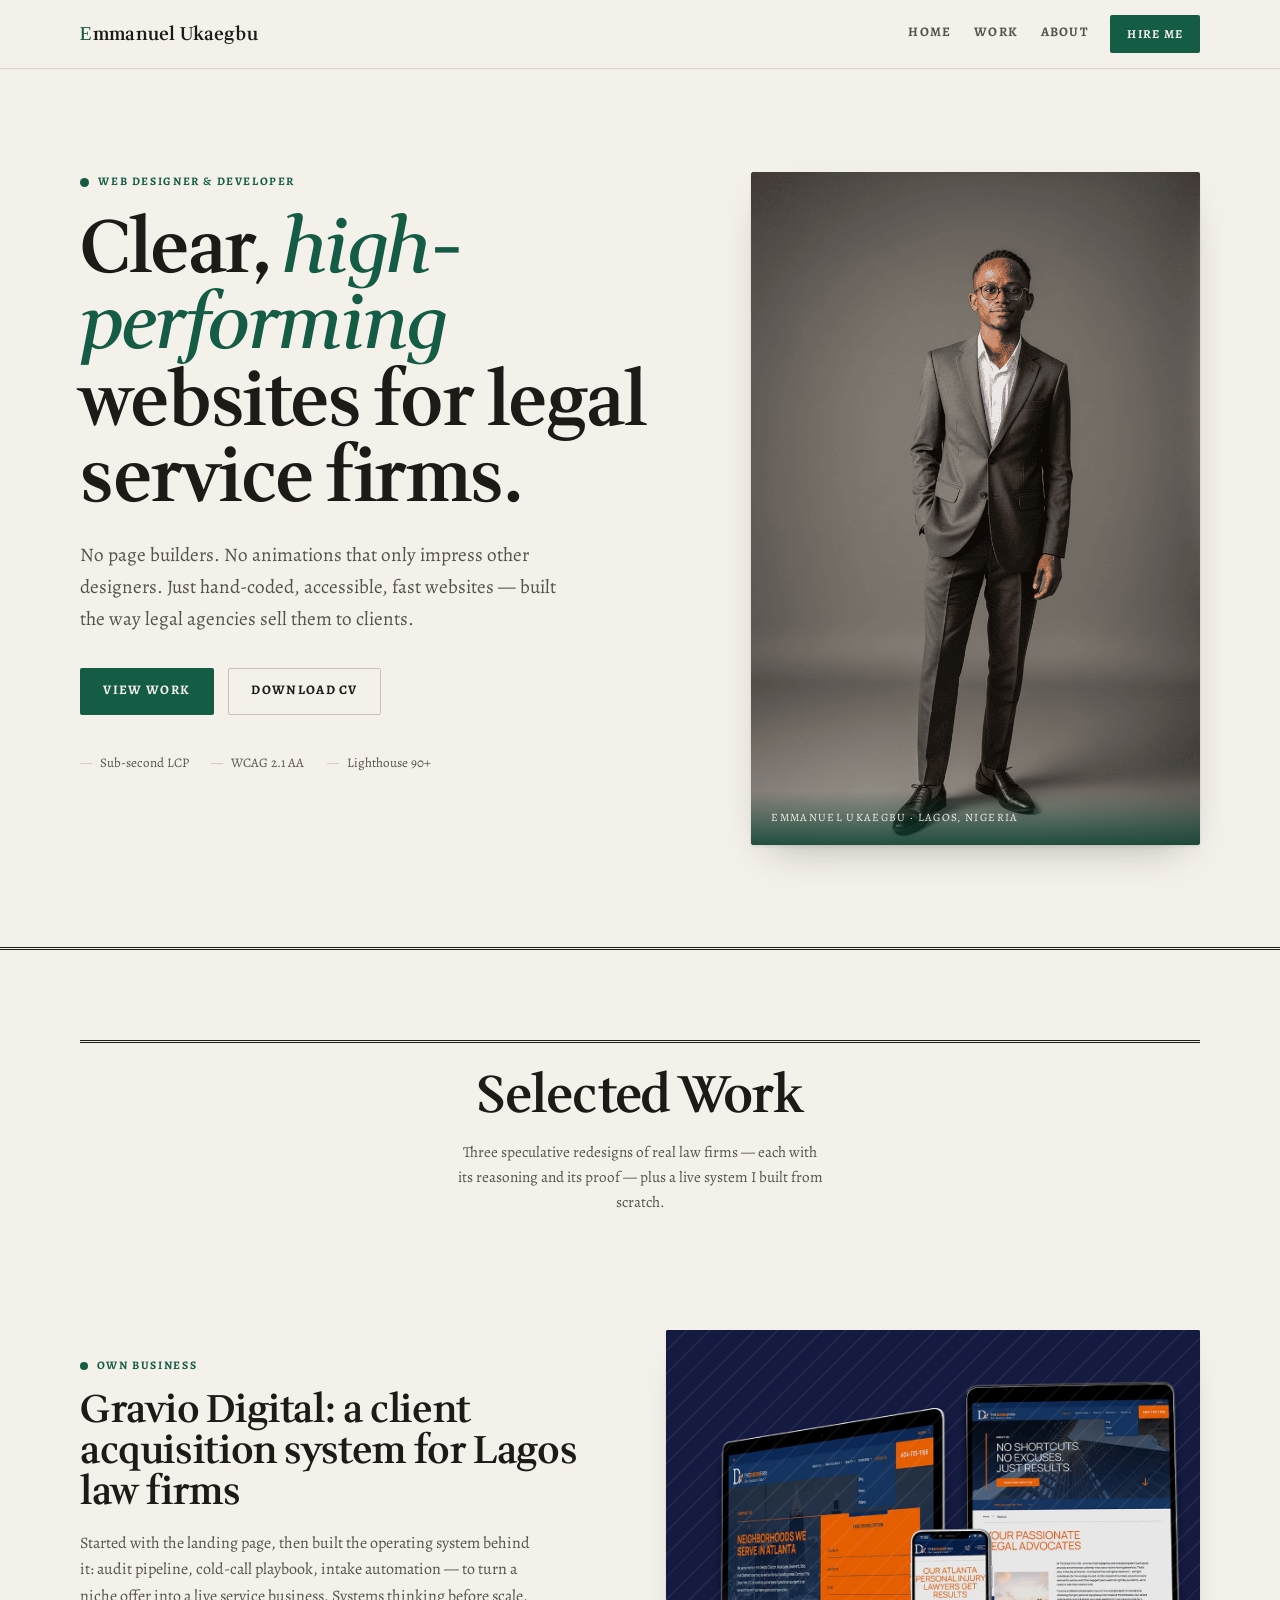
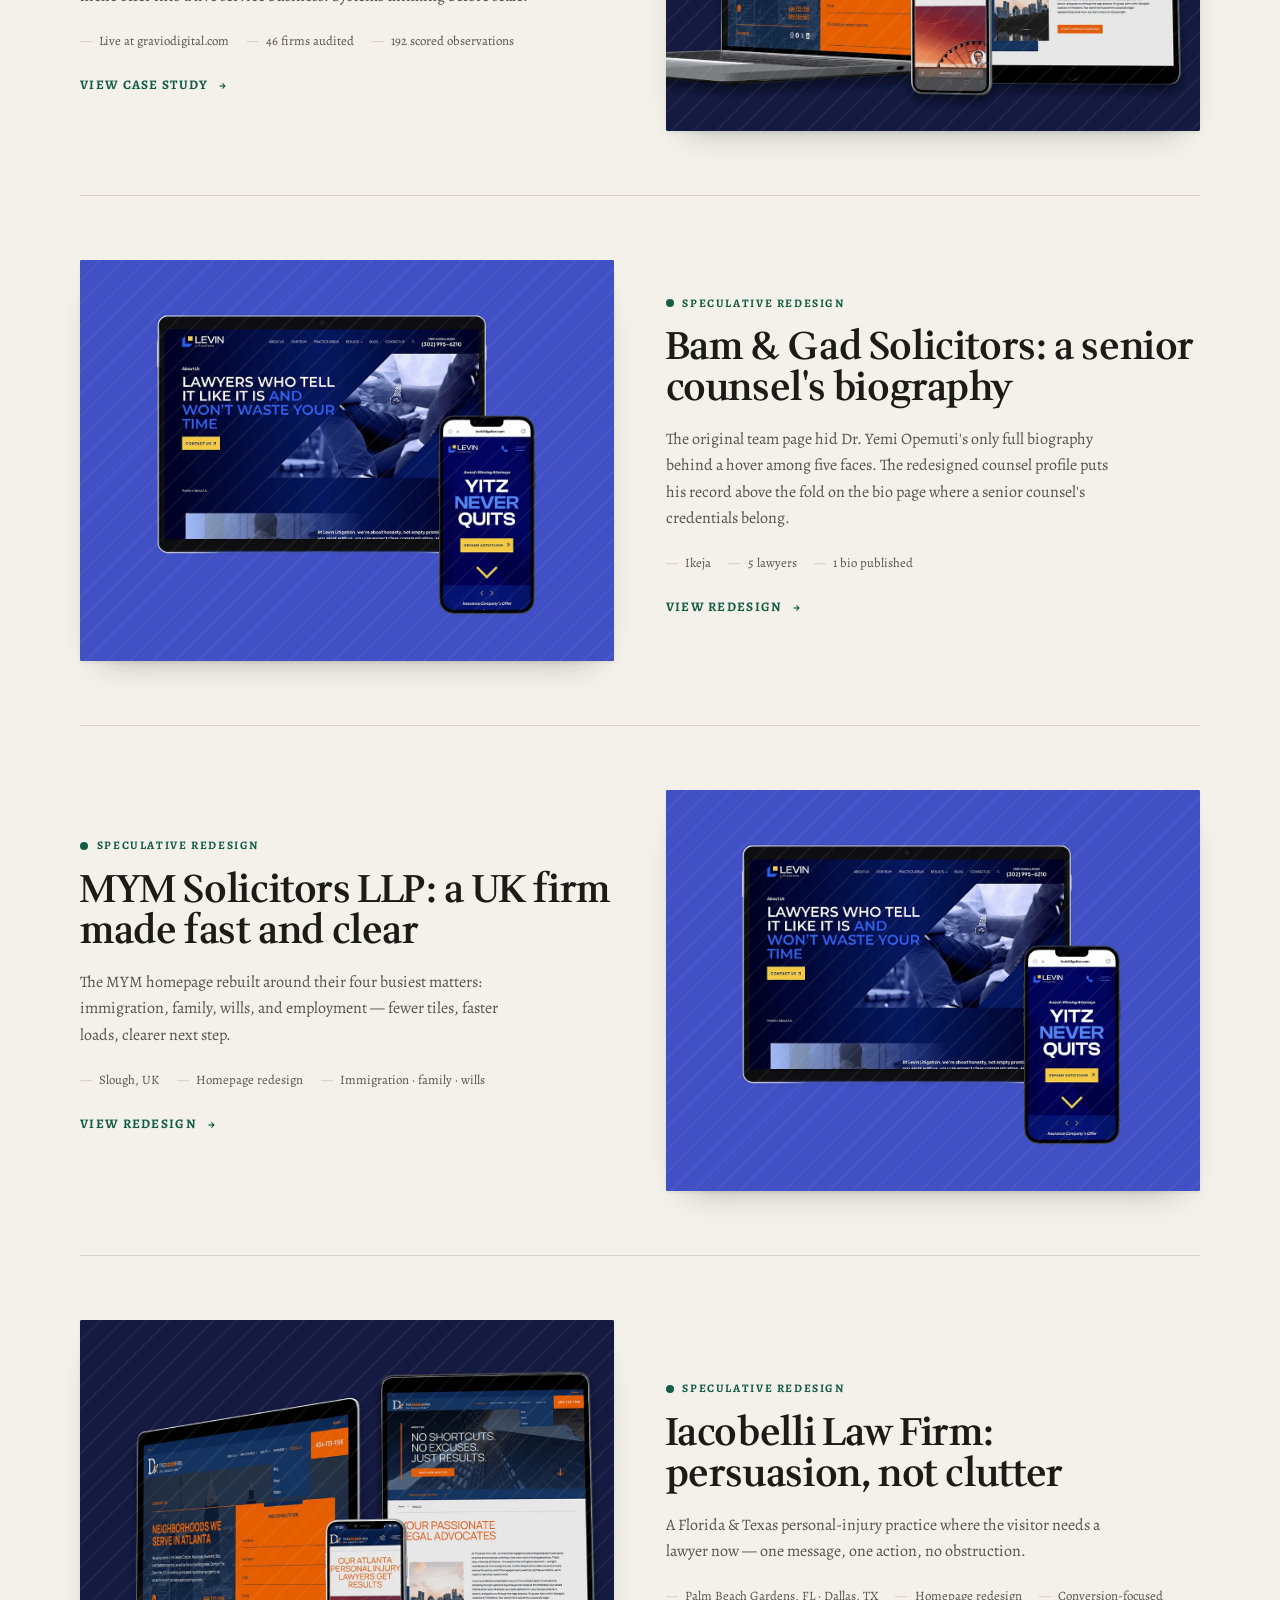
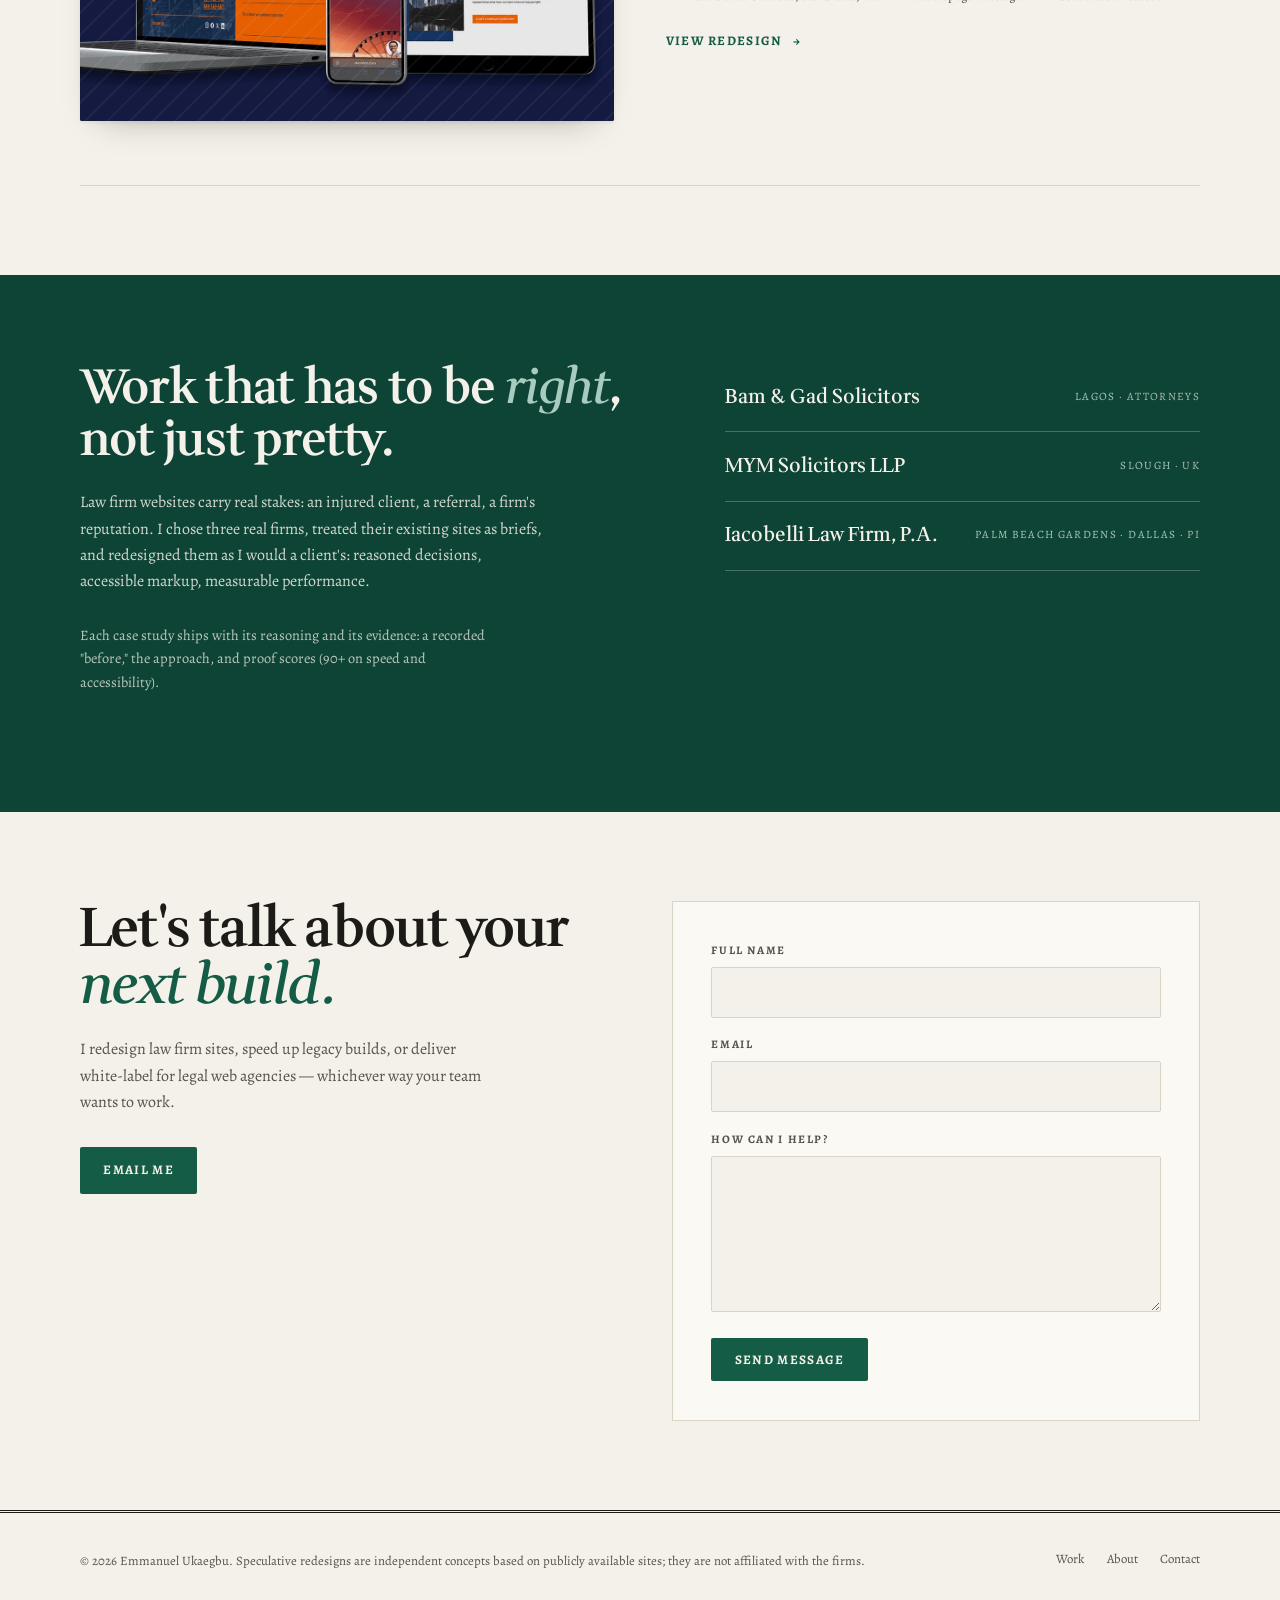
==== index.html @ 8af645ba "Portfolio" ====
<!doctype html>
<html lang="en">
<head>
<meta charset="utf-8">
<meta name="viewport" content="width=device-width, initial-scale=1">
<title>Emmanuel Ukaegbu — Web Designer &amp; Developer</title>
<meta name="description" content="Emmanuel Ukaegbu designs and builds clear, high-performing websites for professional service firms. Case studies on real law firm redesigns, with Lighthouse proof.">
<link rel="preconnect" href="https://fonts.googleapis.com">
<link rel="preconnect" href="https://fonts.gstatic.com" crossorigin>
<link href="https://fonts.googleapis.com/css2?family=Wittgenstein:ital,wght@0,400;0,500;0,600;0,700;1,400;1,500;1,600&family=Alegreya:ital,wght@0,400;0,500;0,700;1,400&display=swap" rel="stylesheet">
<link rel="stylesheet" href="styles.css">
</head>
<body>
<!--
DIRECTION CONTRACT — Emmanuel Ukaegbu portfolio home
THESIS: A legal-web designer's portfolio whose work is the proof. The four redesigns must be experienceable, so the shell stays quiet editorial and refuses the "scrolling gallery of pretty screenshots" default.
OWN-WORLD: Ivory paper #F4F1EA, deep ink #1C1B18, one banker's-green accent #145C46. Wittgenstein display (engraved didone, swapped from Bodoni Moda for screen legibility) + Alegreya body + small-caps uppercase labels. Hairlines and double rules, no cards, no gradient text.
STORY: A hiring manager understands in seconds who Emmanuel is, what he builds, and that each case study is interactive evidence — then clicks into the work.
FIRST VIEWPORT: Sticky minimal header (Home · Work · About · Hire CTA). Hero split — type left, portrait right at 2:3; primary "Get In Touch" leads, secondary "View Work".
FORM: Selected Work as alternating editorial rows (layout A, confirmed via compare.html). Seed: user-pinned refined-editorial world (no concept roll).
FINISH: unreviewed and undocumented is unfinished; this build ends with the finish review, the verdict, and DESIGN.md.
-->
<header class="site-header">
  <div class="container inner">
    <a class="wordmark" href="#top"><span class="mark">E</span>mmanuel Ukaegbu</a>
    <nav class="header-nav" aria-label="Primary">
      <a class="nav-link" href="#top">Home</a>
      <a class="nav-link" href="#work">Work</a>
      <a class="nav-link" href="#about">About</a>
      <a class="btn btn-primary btn-small" href="#contact">Hire Me</a>
    </nav>
  </div>
</header>

<main id="top">
  <section class="hero">
    <div class="container grid">
      <div class="hero-copy">
        <p class="hero-eyebrow label">Web Designer &amp; Developer</p>
        <h1>Clear, <em>high-performing</em> websites for legal service firms.</h1>
        <p class="lede">No page builders. No animations that only impress other designers. Just hand-coded, accessible, fast websites — built the way legal agencies sell them to clients.</p>
        <div class="ctas">
          <a class="btn btn-primary" href="#work">View Work</a>
          <a class="btn btn-ghost" href="assets/Emmanuel-Ukaegbu-CV.pdf" download>Download CV</a>
        </div>
        <p class="proof">
          <span>Sub-second LCP</span>
          <span>WCAG 2.1 AA</span>
          <span>Lighthouse 90+</span>
        </p>
      </div>
      <figure class="portrait">
        <img src="images/founder_image-2_compressed.png" alt="Emmanuel Ukaegbu" width="832" height="1248" fetchpriority="high">
        <figcaption>Emmanuel Ukaegbu · Lagos, Nigeria</figcaption>
      </figure>
    </div>
  </section>

  <section class="work" id="work">
    <div class="container">
      <header class="section-head">
        <h2>Selected Work</h2>
        <p>Three speculative redesigns of real law firms — each with its reasoning and its proof — plus a live system I built from scratch.</p>
      </header>

      <article class="work-row">
        <a class="cover" href="case-studies/gravio-digital.html" aria-label="Gravio Digital case study">
          <img src="images/dixon-thumb.webp" alt="Mockup preview: Gravio Digital landing page" width="1280" height="914" loading="lazy">
        </a>
        <div class="row-copy copy-blk">
          <span class="label">Own business</span>
          <h3>Gravio Digital: a client acquisition system for Lagos law firms</h3>
          <p class="lede">Started with the landing page, then built the operating system behind it: audit pipeline, cold-call playbook, intake automation — to turn a niche offer into a live service business. Systems thinking before scale.</p>
          <div class="meta"><span>Live at graviodigital.com</span><span>46 firms audited</span><span>192 scored observations</span></div>
          <a class="link" href="case-studies/gravio-digital.html">View case study <span class="arrow">→</span></a>
        </div>
      </article>

      <article class="work-row">
        <a class="cover" href="case-studies/bam-and-gad.html" aria-label="Bam and Gad Solicitors case study">
          <img src="images/Levin-thumb.webp" alt="Mockup preview: Bam and Gad Solicitors team page redesign" width="1400" height="1000" loading="lazy">
        </a>
        <div class="row-copy copy-blk">
          <span class="label">Speculative redesign</span>
          <h3>Bam &amp; Gad Solicitors: a senior counsel's biography</h3>
          <p class="lede">The original team page hid Dr. Yemi Opemuti's only full biography behind a hover among five faces. The redesigned counsel profile puts his record above the fold on the bio page where a senior counsel's credentials belong.</p>
          <div class="meta"><span>Ikeja</span><span>5 lawyers</span><span>1 bio published</span></div>
          <a class="link" href="case-studies/bam-and-gad.html">View redesign <span class="arrow">→</span></a>
        </div>
      </article>

      <article class="work-row">
        <a class="cover" href="case-studies/mym-solicitors.html" aria-label="MYM Solicitors LLP case study">
          <img src="images/Levin-thumb.webp" alt="Mockup preview: MYM Solicitors LLP homepage redesign" width="1400" height="1000" loading="lazy">
        </a>
        <div class="row-copy copy-blk">
          <span class="label">Speculative redesign</span>
          <h3>MYM Solicitors LLP: a UK firm made fast and clear</h3>
          <p class="lede">The MYM homepage rebuilt around their four busiest matters: immigration, family, wills, and employment — fewer tiles, faster loads, clearer next step.</p>
          <div class="meta"><span>Slough, UK</span><span>Homepage redesign</span><span>Immigration · family · wills</span></div>
          <a class="link" href="case-studies/mym-solicitors.html">View redesign <span class="arrow">→</span></a>
        </div>
      </article>

      <article class="work-row">
        <a class="cover" href="case-studies/iacobelli-law-firm.html" aria-label="Iacobelli Law Firm case study">
          <img src="images/dixon-thumb.webp" alt="Mockup preview: Iacobelli Law Firm concept" width="1280" height="914" loading="lazy">
        </a>
        <div class="row-copy copy-blk">
          <span class="label">Speculative redesign</span>
          <h3>Iacobelli Law Firm: persuasion, not clutter</h3>
          <p class="lede">A Florida &amp; Texas personal-injury practice where the visitor needs a lawyer now — one message, one action, no obstruction.</p>
          <div class="meta"><span>Palm Beach Gardens, FL · Dallas, TX</span><span>Homepage redesign</span><span>Conversion-focused</span></div>
          <a class="link" href="case-studies/iacobelli-law-firm.html">View redesign <span class="arrow">→</span></a>
        </div>
      </article>
    </div>
  </section>

  <section class="about" id="about">
    <div class="container grid">
      <div>
        <h2>Work that has to be <em>right</em>, not just pretty.</h2>
        <p>Law firm websites carry real stakes: an injured client, a referral, a firm's reputation. I chose three real firms, treated their existing sites as briefs, and redesigned them as I would a client's: reasoned decisions, accessible markup, measurable performance.</p>
        <p class="proofline">Each case study ships with its reasoning and its evidence: a recorded "before," the approach, and proof scores (90+ on speed and accessibility).</p>
      </div>
      <div class="firm-row">
        <div class="firm">
          <span class="f-name">Bam &amp; Gad Solicitors</span>
          <span class="f-tag"><i>Lagos</i> · Attorneys</span>
        </div>
        <div class="firm">
          <span class="f-name">MYM Solicitors LLP</span>
          <span class="f-tag"><i>Slough</i> · UK</span>
        </div>
        <div class="firm">
          <span class="f-name">Iacobelli Law Firm, P.A.</span>
          <span class="f-tag"><i>Palm Beach Gardens · Dallas</i> · PI</span>
        </div>
      </div>
    </div>
  </section>

  <section class="contact" id="contact">
    <div class="container">
      <div class="contact-grid">
        <div class="contact-info">
          <h2>Let's talk about your <em>next build.</em></h2>
          <p>I redesign law firm sites, speed up legacy builds, or deliver white-label for legal web agencies — whichever way your team wants to work.</p>
          <a class="btn btn-primary" href="mailto:emmanuel@graviodigital.com">Email me</a>
        </div>
        <form class="contact-form" action="https://api.web3forms.com/submit" method="POST">
          <input type="hidden" name="access_key" value="9a6e922e-4386-4a16-bb0c-eea4de5ff770">
          <input type="hidden" name="subject" value="Portfolio enquiry — Emmanuel Ukaegbu">
          <input type="hidden" name="from_name" value="Emmanuel Ukaegbu portfolio">
          <p class="form-field">
            <label for="cf-name">Full name</label>
            <input id="cf-name" type="text" name="name" autocomplete="name" required>
          </p>
          <p class="form-field">
            <label for="cf-email">Email</label>
            <input id="cf-email" type="email" name="email" autocomplete="email" required>
          </p>
          <p class="form-field">
            <label for="cf-message">How can I help?</label>
            <textarea id="cf-message" name="message" rows="5" required></textarea>
          </p>
          <input type="text" name="honeypot" class="honeypot" tabindex="-1" autocomplete="off" aria-hidden="true">
          <button class="btn btn-primary" type="submit">Send message</button>
          <p class="form-status" role="status" aria-live="polite" hidden></p>
        </form>
      </div>
    </div>
  </section>
</main>

<footer class="site-footer">
  <div class="container inner">
    <p>© 2026 Emmanuel Ukaegbu. Speculative redesigns are independent concepts based on publicly available sites; they are not affiliated with the firms.</p>
    <nav aria-label="Footer">
      <a href="#work">Work</a>
      <a href="#about">About</a>
      <a href="#contact">Contact</a>
    </nav>
  </div>
</footer>

<script>
  const form = document.querySelector('.contact-form');
  const status = document.querySelector('.form-status');
  if(form && status){
    form.addEventListener('submit', async (e) => {
      e.preventDefault();
      const data = new FormData(form);
      try{
        const response = await fetch(form.action, {
          method: 'POST',
          body: data,
          headers: { 'Accept': 'application/json' }
        });
        const json = await response.json();
        if(json.success){
          status.classList.remove('error');
          status.hidden = false;
          status.textContent = 'Message sent — I\'ll reply within a day or two.';
          form.reset();
        } else {
          throw new Error(json.message || 'Submission failed');
        }
      }catch(err){
        status.classList.add('error');
        status.hidden = false;
        status.textContent = 'Something went wrong — email me directly at emmanuel@graviodigital.com.';
      }
    });
  }
</script>

</body>
</html>
---- styles.css ----
:root{
  --paper:#F4F1EA;
  --paper-raised:#FBF9F4;
  --ink:#1C1B18;
  --ink-soft:#56534A;
  --green:#145C46;
  --green-deep:#0E4435;
  --hairline:#D9D4C6;
  --hairline-strong:#C9C3B2;
  --display:"Wittgenstein","Times New Roman",Georgia,serif;
  --body:"Alegreya",Georgia,serif;
  --rule-1px:1px solid var(--hairline);
  --maxw:76rem;
}

*{box-sizing:border-box;margin:0;padding:0}

html{scroll-behavior:smooth}

body{
  background:var(--paper);
  color:var(--ink);
  font-family:var(--body);
  font-size:1rem;
  line-height:1.65;
  -webkit-font-smoothing:antialiased;
  text-rendering:optimizeLegibility;
}

::selection{background:var(--green);color:var(--paper)}

:focus-visible{outline:2px solid var(--green);outline-offset:3px}

img{display:block;max-width:100%}

a{color:inherit}

.container{
  max-width:var(--maxw);
  margin:0 auto;
  padding-inline:clamp(1.25rem,4vw,3rem);
}

.label{
  font-family:var(--body);
  font-size:.72rem;
  letter-spacing:.14em;
  text-transform:uppercase;
  font-weight:700;
}

/* ---------- header ---------- */
.site-header{
  position:sticky;
  top:0;
  z-index:50;
  background:rgba(244,241,234,.92);
  backdrop-filter:blur(8px);
  border-bottom:var(--rule-1px);
}
.site-header .inner{
  display:flex;
  align-items:center;
  justify-content:space-between;
  gap:1rem;
  padding-block:.95rem;
}
.wordmark{
  font-family:var(--display);
  font-size:1.15rem;
  font-weight:600;
  letter-spacing:.01em;
  text-decoration:none;
  color:var(--ink);
}
.wordmark .mark{
  color:var(--green);
  /*font-style:italic;*/
  font-weight:500;
  margin-right:.12rem;
}
.header-nav{
  display:flex;
  align-items:center;
  gap:1.4rem;
}
.header-nav a.nav-link{
  font-size:.82rem;
  letter-spacing:.1em;
  text-transform:uppercase;
  font-weight:700;
  color:var(--ink-soft);
  text-decoration:none;
  border-bottom:1px solid transparent;
  padding-bottom:.15rem;
}
.header-nav a.nav-link:hover{
  color:var(--green);
  border-bottom-color:var(--green);
}
.btn{
  display:inline-block;
  font-family:var(--body);
  font-size:.82rem;
  letter-spacing:.1em;
  text-transform:uppercase;
  font-weight:700;
  padding:.72rem 1.4rem;
  border-radius:2px;
  text-decoration:none;
  border:1px solid transparent;
  transition:background .18s ease,color .18s ease,border-color .18s ease,transform .18s ease;
}
.btn-primary{
  background:var(--green);
  color:var(--paper);
}
.btn-primary:hover{background:var(--green-deep);transform:scale(1.06)}
.btn-primary:active{transform:scale(1.02)}
.btn-ghost{
  border-color:var(--hairline-strong);
  color:var(--ink);
}
.btn-ghost:hover{
  border-color:var(--ink);
  background:var(--paper-raised);
}
.btn-small{padding:.5rem 1rem;font-size:.76rem}

/* ---------- hero ---------- */
.hero{
  padding-block:clamp(3.5rem,8vw,6.5rem);
  border-bottom:3px double var(--ink);
}
.hero .grid{
  display:grid;
  grid-template-columns:1.15fr .85fr;
  gap:clamp(2rem,5vw,4.5rem);
  align-items:start;
}
.hero-eyebrow{
  color:var(--green);
  margin-bottom:1.25rem;
  line-height:1.65;
}
.hero-eyebrow::before{
  content:"";
  display:inline-block;
  vertical-align:middle;
  width:.55rem;height:.55rem;
  margin-right:.6rem;
  background:var(--green);
  border-radius:50%;
}
.hero h1{
  font-family:var(--display);
  font-weight:600;
  font-size:clamp(2.6rem,6vw,4.6rem);
  line-height:1.04;
  letter-spacing:-.02em;
  margin-bottom:1.4rem;
}
.hero h1 em{
  font-style:italic;
  font-weight:500;
  color:var(--green);
}
.hero .lede{
  color:var(--ink-soft);
  font-size:clamp(1.05rem,1.6vw,1.2rem);
  max-width:48ch;
  margin-bottom:2.1rem;
}
.hero .ctas{
  display:flex;
  flex-wrap:wrap;
  gap:.9rem;
  margin-bottom:2.4rem;
}
.hero .proof{
  display:flex;
  flex-wrap:wrap;
  gap:.5rem 1.4rem;
  color:var(--ink-soft);
  font-size:.82rem;
}
.hero .proof span{
  display:inline-flex;
  align-items:center;
  gap:.5rem;
}
.hero .proof span::before{
  content:"—";
  color:var(--hairline-strong);
}
.portrait{
  position:relative;
  border-radius:3px;
  overflow:hidden;
  background:var(--green-deep);
  box-shadow:0 2px 3px rgba(28,27,24,.08),0 18px 40px -20px rgba(28,27,24,.35);
}
.portrait img{
  width:100%;
  height:auto;
  aspect-ratio:2/3;
  object-fit:cover;
}
.portrait figcaption{
  position:absolute;
  left:0;right:0;bottom:0;
  display:flex;
  justify-content:space-between;
  padding:1.1rem 1.25rem;
  color:var(--paper);
  font-size:.7rem;
  letter-spacing:.12em;
  text-transform:uppercase;
  background:linear-gradient(transparent,rgba(14,68,53,.85));
}

/* ---------- work ---------- */
.work{
  padding-block:clamp(3.5rem,7vw,6rem);
}
.section-head{
  text-align:center;
  border-top:3px double var(--ink);
  padding-top:1.6rem;
  margin-bottom:clamp(2rem,4vw,3.5rem);
}
.section-head h2{
  font-family:var(--display);
  font-weight:600;
  font-size:clamp(2rem,4.5vw,3.2rem);
  line-height:1.05;
  letter-spacing:-.015em;
}
.section-head p{
  max-width:46ch;
  margin:1.1rem auto 0;
  color:var(--ink-soft);
  font-size:.95rem;
}

.work-row{
  display:grid;
  grid-template-columns:1fr 1fr;
  gap:clamp(1.75rem,4vw,3.5rem);
  align-items:center;
  padding-block:clamp(2.5rem,5vw,4rem);
  border-bottom:var(--rule-1px);
}
.work-row:nth-child(even){direction:rtl}
.work-row:nth-child(even)>*{direction:ltr}

.cover{
  position:relative;
  display:block;
  aspect-ratio:4/3;
  background:var(--green-deep);
  border-radius:2px;
  overflow:hidden;
  text-decoration:none;
  color:var(--paper);
  box-shadow:0 2px 3px rgba(28,27,24,.06),0 16px 34px -22px rgba(28,27,24,.4);
  transition:box-shadow .3s ease,outline-color .3s ease;
  outline:1px solid transparent;
  outline-offset:4px;
}
.cover img{
  position:absolute;
  inset:0;
  width:100%;
  height:100%;
  object-fit:cover;
  transform:scale(1);
  transition:transform .45s cubic-bezier(.22,.61,.36,1);
}
.cover::after{
  content:"";
  position:absolute;
  inset:0;
  background:repeating-linear-gradient(135deg,transparent 0 14px,rgba(244,241,234,.05) 14px 16px);
  pointer-events:none;
}
.cover:hover img{transform:scale(1.06)}
.cover:hover{
  box-shadow:0 4px 10px rgba(14,68,53,.18),0 24px 50px -22px rgba(14,68,53,.5);
  outline-color:var(--green);
}

.row-copy .label{
  color:var(--green);
  margin-bottom:.9rem;
  display:inline-flex;
  align-items:center;
  gap:.55rem;
}
.row-copy .label::before{
  content:"";
  width:.5rem;height:.5rem;
  background:var(--green);
  border-radius:50%;
}
.row-copy h3{
  font-family:var(--display);
  font-weight:600;
  font-size:clamp(1.55rem,3vw,2.4rem);
  line-height:1.08;
  letter-spacing:-.01em;
  margin-bottom:1rem;
}
.row-copy .lede{
  color:var(--ink-soft);
  max-width:50ch;
  margin-bottom:1.3rem;
}
.row-copy .meta{
  display:flex;
  flex-wrap:wrap;
  gap:.4rem 1.1rem;
  color:var(--ink-soft);
  font-size:.8rem;
}
.row-copy .meta span{
  display:inline-flex;
  align-items:center;
  gap:.45rem;
}
.row-copy .meta span::before{
  content:"—";
  color:var(--hairline-strong);
}
.row-copy .link{
  position:relative;
  display:inline-block;
  margin-top:1.5rem;
  font-size:.82rem;
  letter-spacing:.1em;
  text-transform:uppercase;
  font-weight:700;
  color:var(--green);
  text-decoration:none;
  padding-bottom:.3rem;
  overflow:hidden;
}
.row-copy .link .arrow{
  display:inline-block;
  margin-left:.45rem;
  transition:transform .28s cubic-bezier(.22,.61,.36,1);
}
.row-copy .link::before{
  content:"";
  position:absolute;
  left:0;right:0;bottom:0;
  height:2px;
  background:var(--green);
  transform:scaleX(0);
  transform-origin:left;
  transition:transform .35s cubic-bezier(.22,.61,.36,1);
}
.row-copy .link:hover{color:var(--green-deep)}
.row-copy .link:hover .arrow{transform:translateX(5px)}
.row-copy .link:hover::before{transform:scaleX(1)}



/* ---------- about ---------- */
.about{
  background:var(--green-deep);
  color:var(--paper);
  padding-block:clamp(3.5rem,7vw,5.5rem);
}
.about .grid{
  display:grid;
  grid-template-columns:1.1fr .9fr;
  gap:clamp(2rem,5vw,4.5rem);
}
.about h2{
  font-family:var(--display);
  font-weight:600;
  font-size:clamp(1.9rem,4vw,3rem);
  line-height:1.08;
  letter-spacing:-.015em;
  margin-bottom:1.4rem;
}
.about h2 em{font-style:italic;font-weight:500;color:#A8CBBF}
.about p{
  color:rgba(244,241,234,.85);
  max-width:52ch;
  margin-bottom:1.8rem;
}
.firm-row{
  display:flex;
  flex-direction:column;
}
.firm-row .firm{
  display:flex;
  align-items:center;
  justify-content:space-between;
  gap:1rem;
  padding-block:1.1rem;
  border-bottom:1px solid rgba(244,241,234,.25);
}
.firm-row .firm .f-name{
  font-family:var(--display);
  font-size:1.25rem;
  font-weight:500;
}
.firm-row .firm .f-tag{
  font-size:.7rem;
  letter-spacing:.12em;
  text-transform:uppercase;
  color:rgba(244,241,234,.7);
  white-space:nowrap;
}
.firm-row .firm .f-tag i{
  font-style:normal;
  color:#A8CBBF;
}
.about .proofline{
  margin-top:1.8rem;
  font-size:.9rem;
  color:rgba(244,241,234,.75);
  max-width:52ch;
}

/* ---------- contact ---------- */
.contact{
  padding-block:clamp(3.5rem,7vw,6rem);
}
.contact-grid{
  display:grid;
  grid-template-columns:1fr 1fr;
  gap:clamp(2rem,5vw,4rem);
  align-items:start;
}
.contact-info h2{
  font-family:var(--display);
  font-weight:600;
  font-size:clamp(2.1rem,5vw,3.4rem);
  line-height:1.05;
  letter-spacing:-.02em;
  margin-bottom:1.3rem;
}
.contact-info h2 em{font-style:italic;font-weight:500;color:var(--green)}
.contact-info p{
  color:var(--ink-soft);
  max-width:46ch;
  margin-bottom:2rem;
}
.contact-form{
  background:var(--paper-raised);
  border:var(--rule-1px);
  padding:clamp(1.5rem,3vw,2.5rem);
}
.form-field{margin-bottom:1.1rem}
.form-field label{
  display:block;
  font-family:var(--body);
  font-size:.72rem;
  letter-spacing:.14em;
  text-transform:uppercase;
  font-weight:700;
  color:var(--ink-soft);
  margin-bottom:.45rem;
}
.form-field input,
.form-field textarea{
  width:100%;
  font:inherit;
  color:var(--ink);
  background:var(--paper);
  border:var(--rule-1px);
  padding:.7rem .9rem;
  border-radius:2px;
}
.form-field input:focus,
.form-field textarea:focus{
  outline:2px solid var(--green);
  outline-offset:2px;
  border-color:var(--green);
}
.form-field textarea{resize:vertical}
.honeypot{
  position:absolute;
  left:-9999px;
  opacity:0;
  pointer-events:none;
}
.form-status{
  margin-top:.9rem;
  font-size:.95rem;
  color:var(--green);
}
.form-status.error{color:#A33A2A}

/* ---------- footer ---------- */
.site-footer{
  border-top:3px double var(--ink);
  padding-block:2.2rem;
  font-size:.8rem;
  color:var(--ink-soft);
}
.site-footer .inner{
  display:flex;
  flex-wrap:wrap;
  justify-content:space-between;
  gap:1rem 2rem;
  align-items:center;
}
.site-footer nav{display:flex;gap:1.4rem;flex-wrap:wrap}
.site-footer a{
  color:var(--ink-soft);
  text-decoration:none;
  border-bottom:1px solid transparent;
  padding-bottom:.1rem;
}
.site-footer a:hover{color:var(--green);border-bottom-color:var(--green)}

/* ---------- responsive ---------- */
@media (max-width:820px){
  .hero .grid,
  .about .grid,
  .contact-grid{
    grid-template-columns:1fr;
  }
  .hero .portrait{max-width:26rem;margin-inline:auto}
  .work-row,
  .work-row:nth-child(even){
    direction:ltr;
    grid-template-columns:1fr;
  }
  .work-row .cover{order:-1}
  .header-nav .nav-link{display:none}
}

@media (prefers-reduced-motion:reduce){
  *{animation:none!important;transition:none!important}
}
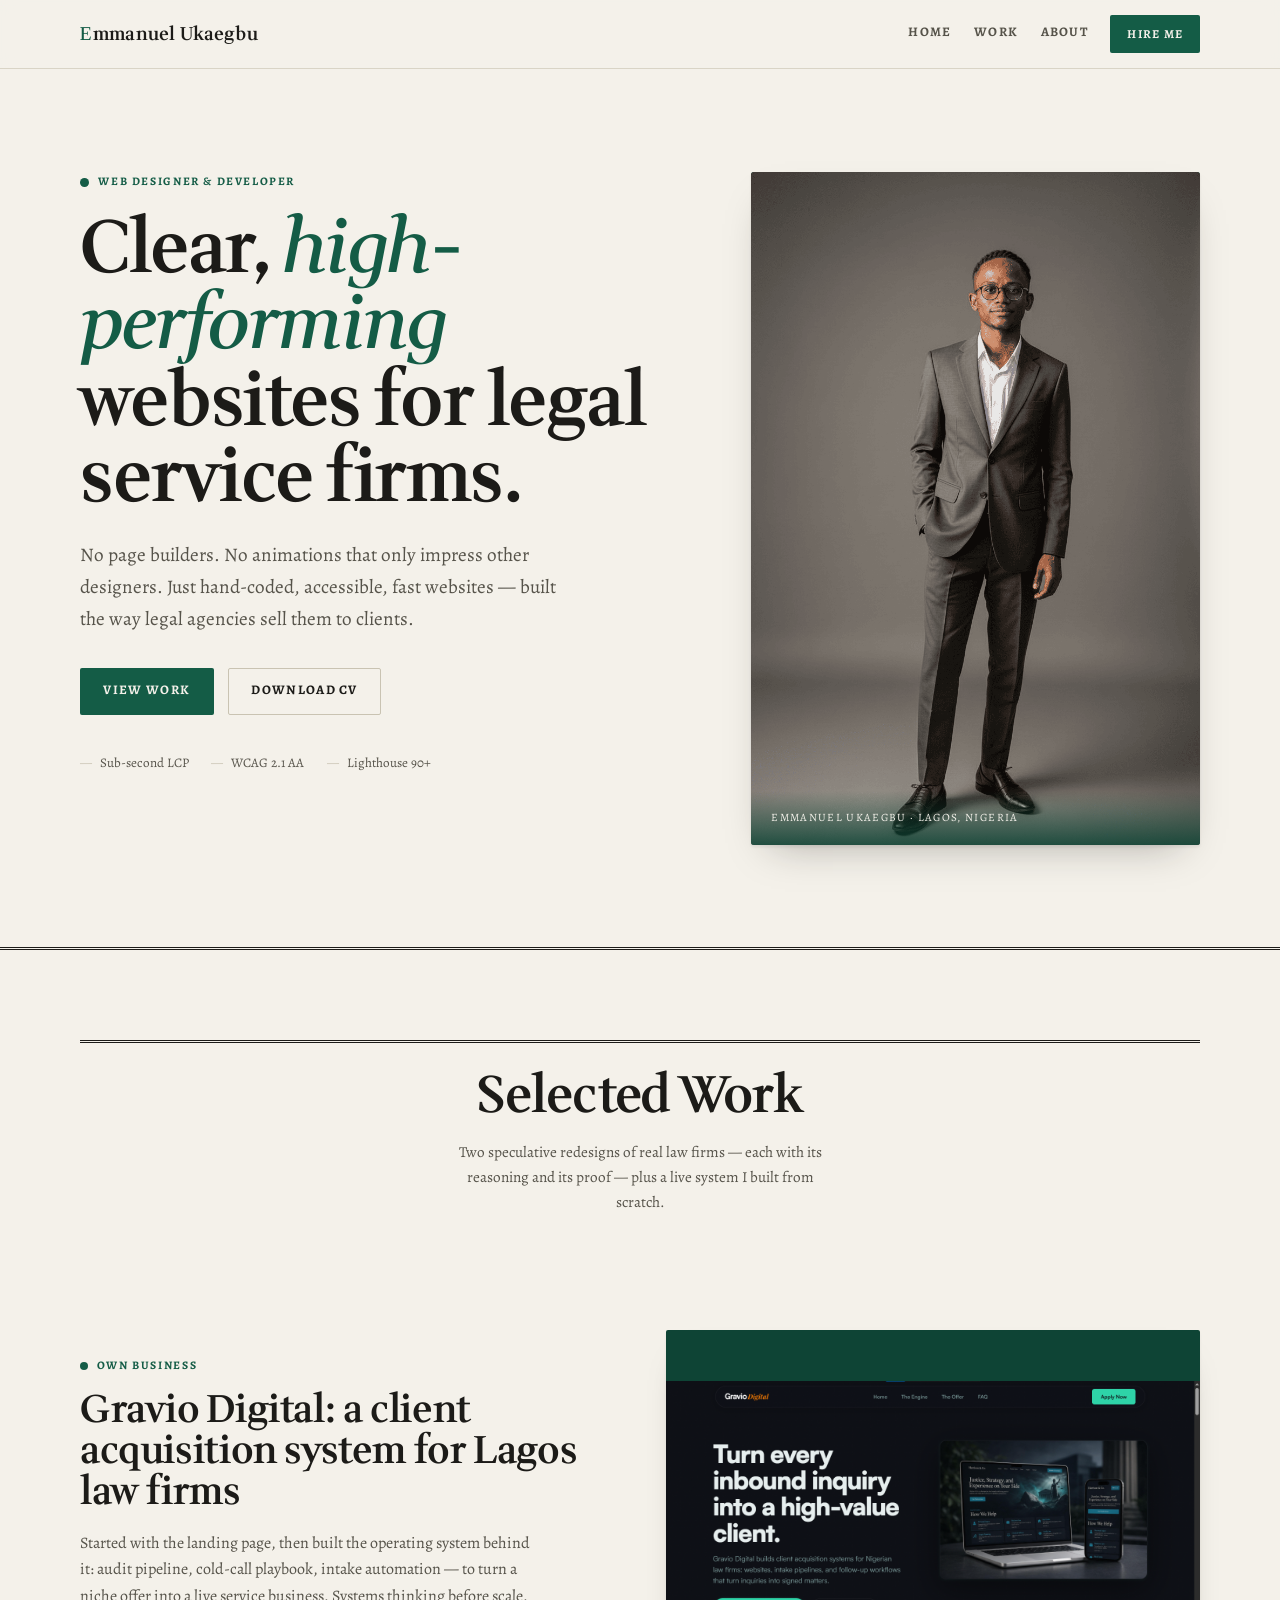
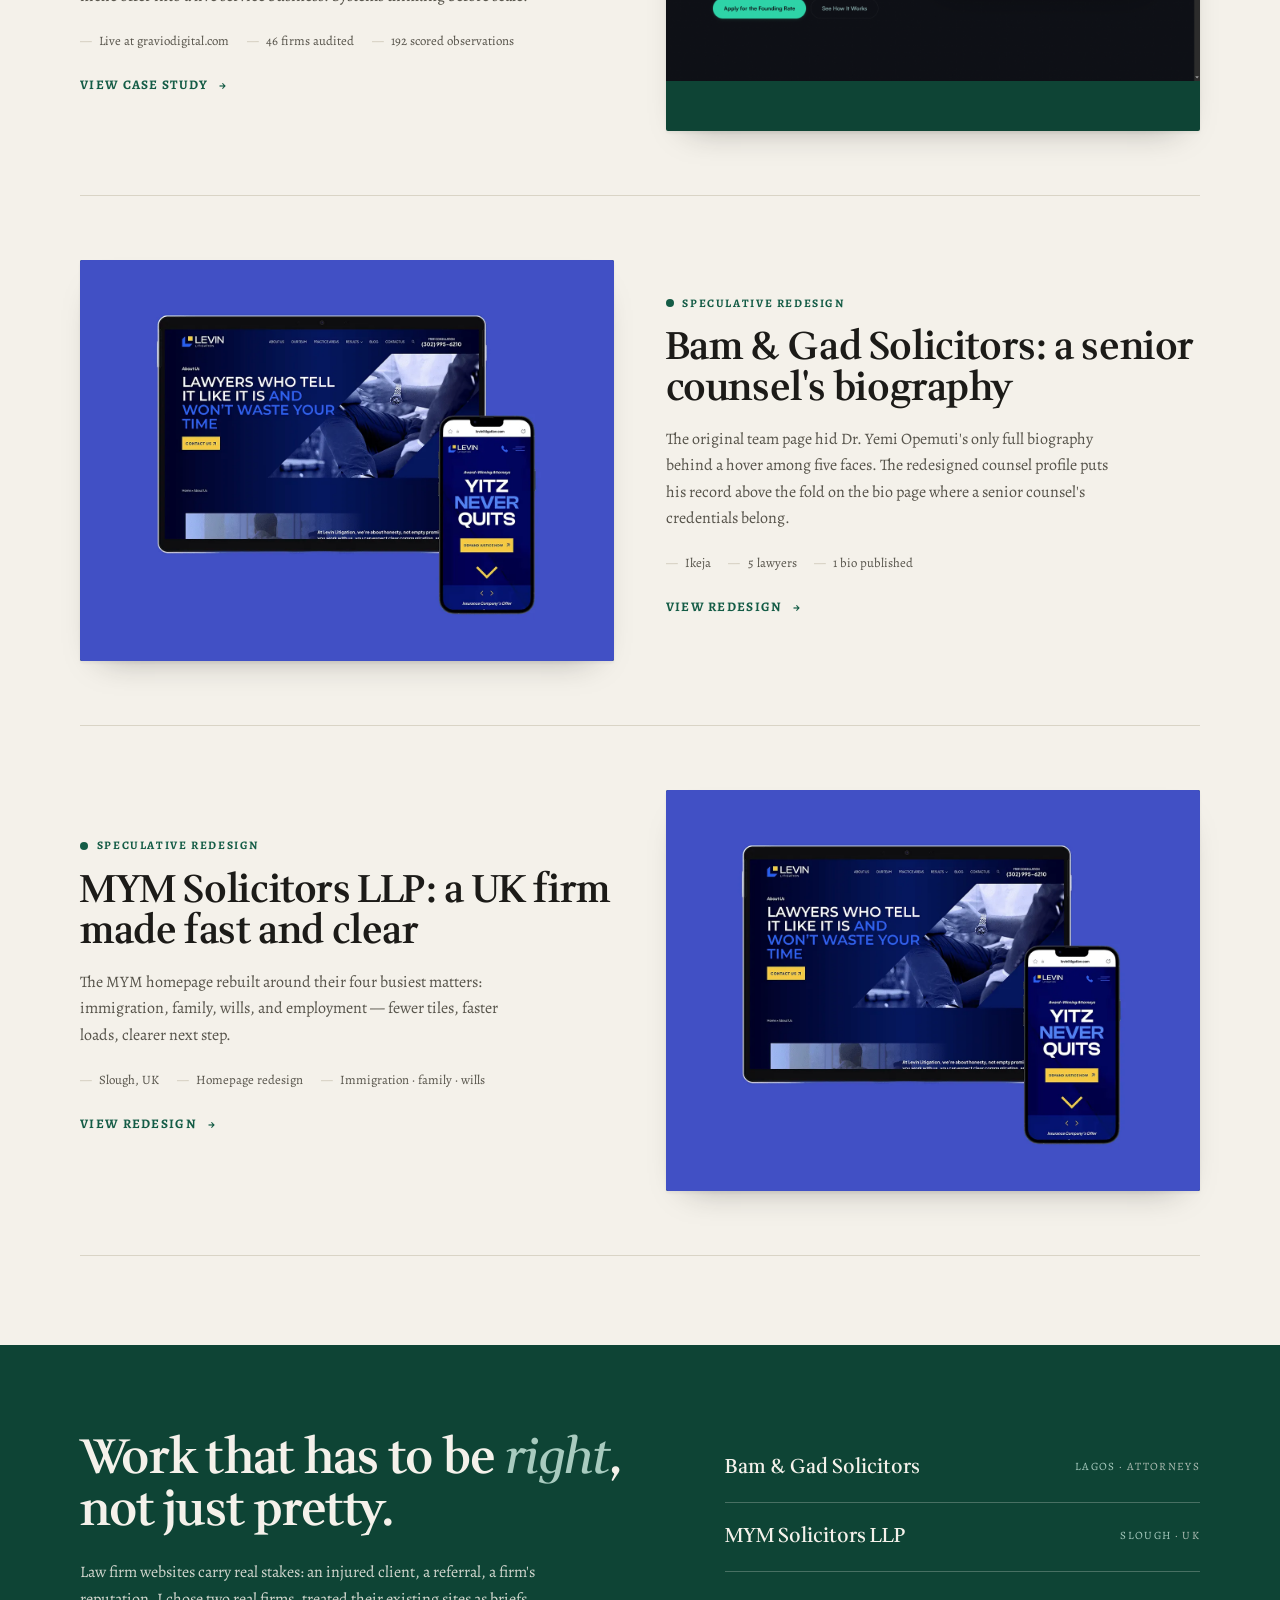
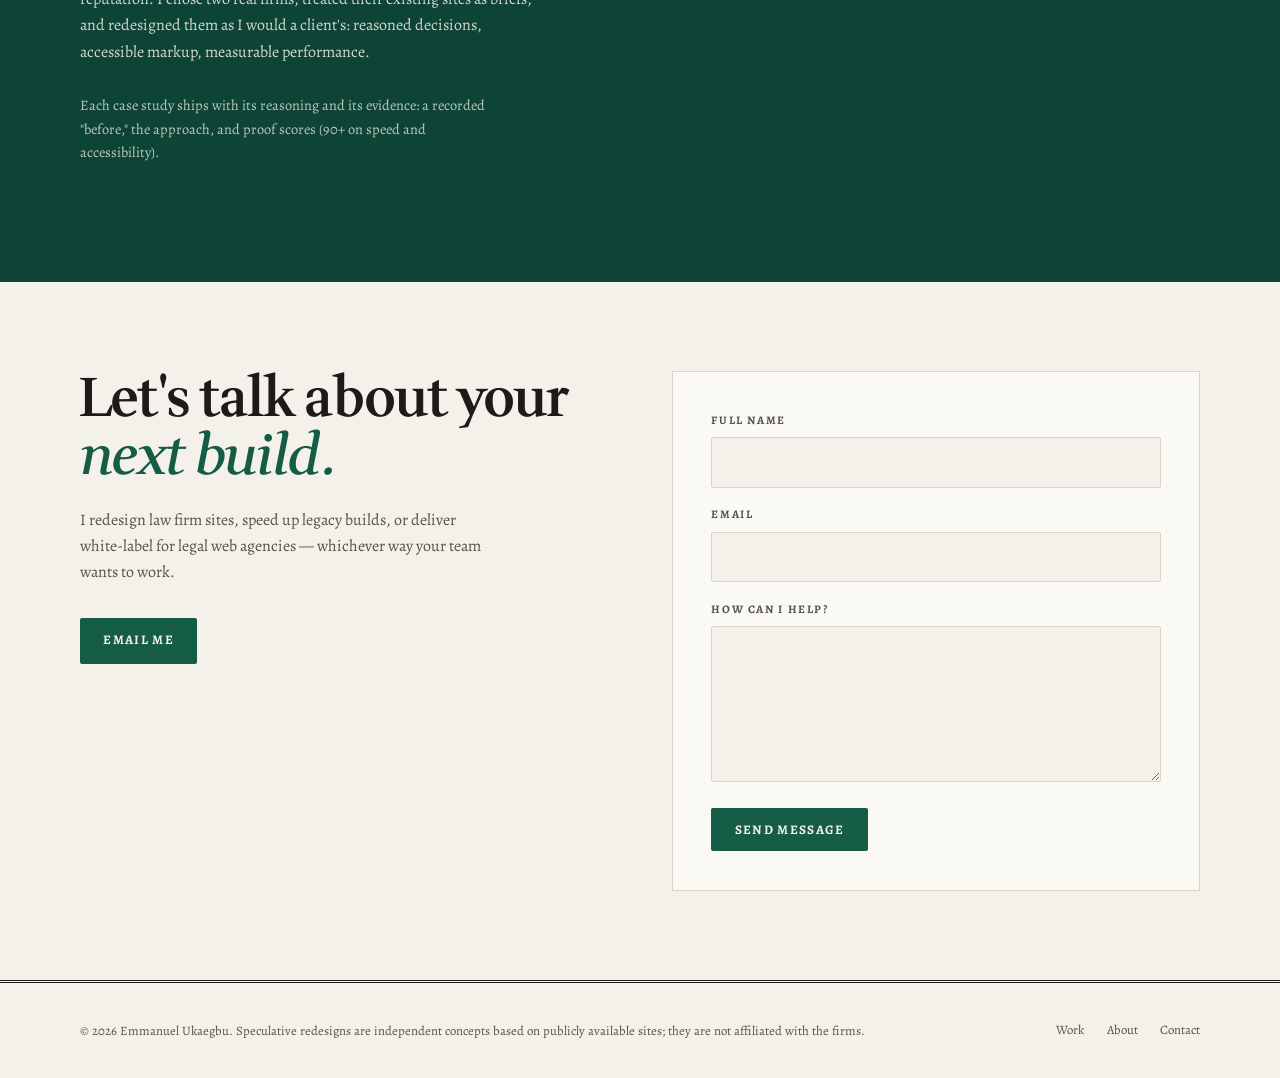
==== commit 97ee3a2f: "Shelved - Back to Agency" ====
--- a/index.html
+++ b/index.html
@@ -60,12 +60,12 @@
     <div class="container">
       <header class="section-head">
         <h2>Selected Work</h2>
-        <p>Three speculative redesigns of real law firms — each with its reasoning and its proof — plus a live system I built from scratch.</p>
+        <p>Two speculative redesigns of real law firms — each with its reasoning and its proof — plus a live system I built from scratch.</p>
       </header>
 
       <article class="work-row">
-        <a class="cover" href="case-studies/gravio-digital.html" aria-label="Gravio Digital case study">
-          <img src="images/dixon-thumb.webp" alt="Mockup preview: Gravio Digital landing page" width="1280" height="914" loading="lazy">
+        <a class="cover contain" href="case-studies/gravio-digital.html" aria-label="Gravio Digital case study">
+          <img src="images/gravio-redesign.png" alt="Gravio Digital landing page redesign" width="1280" height="914" loading="lazy">
         </a>
         <div class="row-copy copy-blk">
           <span class="label">Own business</span>
@@ -102,18 +102,7 @@
         </div>
       </article>
 
-      <article class="work-row">
-        <a class="cover" href="case-studies/iacobelli-law-firm.html" aria-label="Iacobelli Law Firm case study">
-          <img src="images/dixon-thumb.webp" alt="Mockup preview: Iacobelli Law Firm concept" width="1280" height="914" loading="lazy">
-        </a>
-        <div class="row-copy copy-blk">
-          <span class="label">Speculative redesign</span>
-          <h3>Iacobelli Law Firm: persuasion, not clutter</h3>
-          <p class="lede">A Florida &amp; Texas personal-injury practice where the visitor needs a lawyer now — one message, one action, no obstruction.</p>
-          <div class="meta"><span>Palm Beach Gardens, FL · Dallas, TX</span><span>Homepage redesign</span><span>Conversion-focused</span></div>
-          <a class="link" href="case-studies/iacobelli-law-firm.html">View redesign <span class="arrow">→</span></a>
-        </div>
-      </article>
+
     </div>
   </section>
 
@@ -121,7 +110,7 @@
     <div class="container grid">
       <div>
         <h2>Work that has to be <em>right</em>, not just pretty.</h2>
-        <p>Law firm websites carry real stakes: an injured client, a referral, a firm's reputation. I chose three real firms, treated their existing sites as briefs, and redesigned them as I would a client's: reasoned decisions, accessible markup, measurable performance.</p>
+        <p>Law firm websites carry real stakes: an injured client, a referral, a firm's reputation. I chose two real firms, treated their existing sites as briefs, and redesigned them as I would a client's: reasoned decisions, accessible markup, measurable performance.</p>
         <p class="proofline">Each case study ships with its reasoning and its evidence: a recorded "before," the approach, and proof scores (90+ on speed and accessibility).</p>
       </div>
       <div class="firm-row">
@@ -133,10 +122,7 @@
           <span class="f-name">MYM Solicitors LLP</span>
           <span class="f-tag"><i>Slough</i> · UK</span>
         </div>
-        <div class="firm">
-          <span class="f-name">Iacobelli Law Firm, P.A.</span>
-          <span class="f-tag"><i>Palm Beach Gardens · Dallas</i> · PI</span>
-        </div>
+
       </div>
     </div>
   </section>
--- a/styles.css
+++ b/styles.css
@@ -277,6 +277,7 @@
   transform:scale(1);
   transition:transform .45s cubic-bezier(.22,.61,.36,1);
 }
+.cover.contain img{object-fit:contain}
 .cover::after{
   content:"";
   position:absolute;
@@ -284,6 +285,7 @@
   background:repeating-linear-gradient(135deg,transparent 0 14px,rgba(244,241,234,.05) 14px 16px);
   pointer-events:none;
 }
+.work-row .cover::after{display:none}
 .cover:hover img{transform:scale(1.06)}
 .cover:hover{
   box-shadow:0 4px 10px rgba(14,68,53,.18),0 24px 50px -22px rgba(14,68,53,.5);
